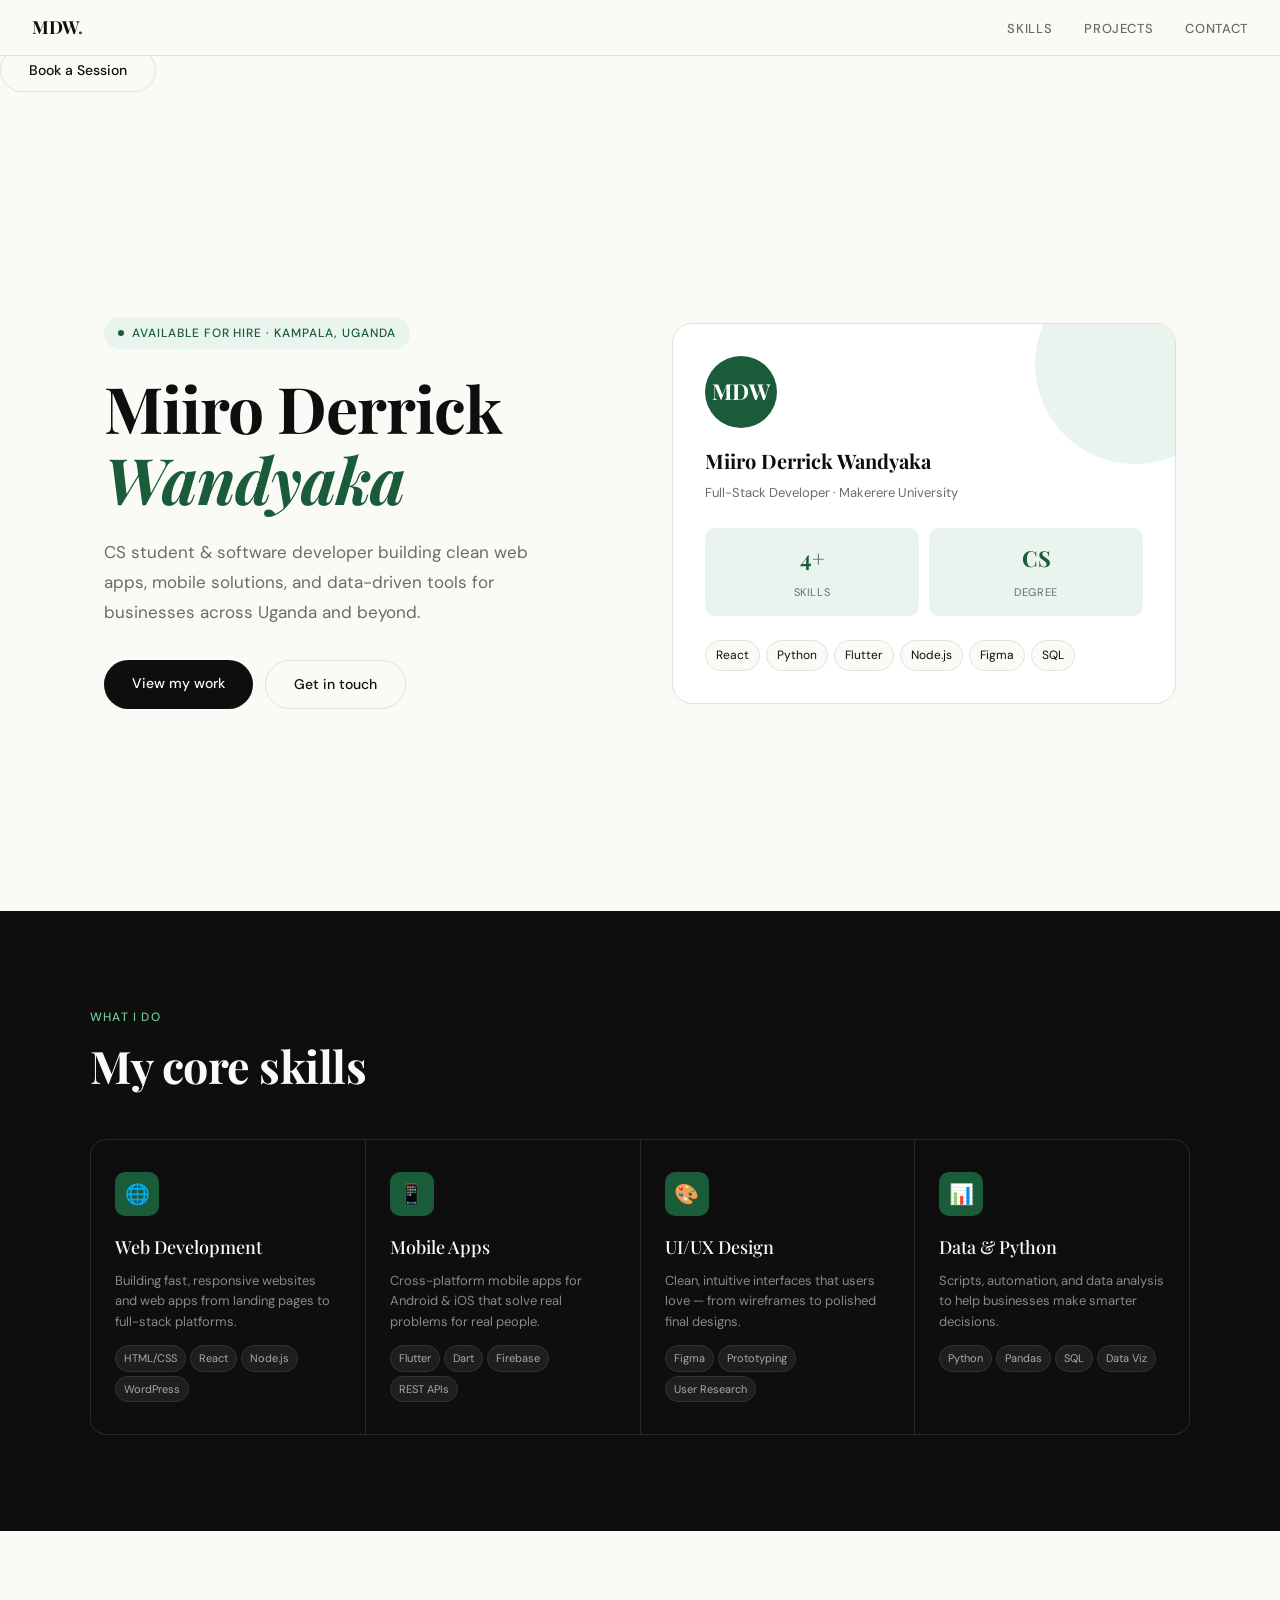
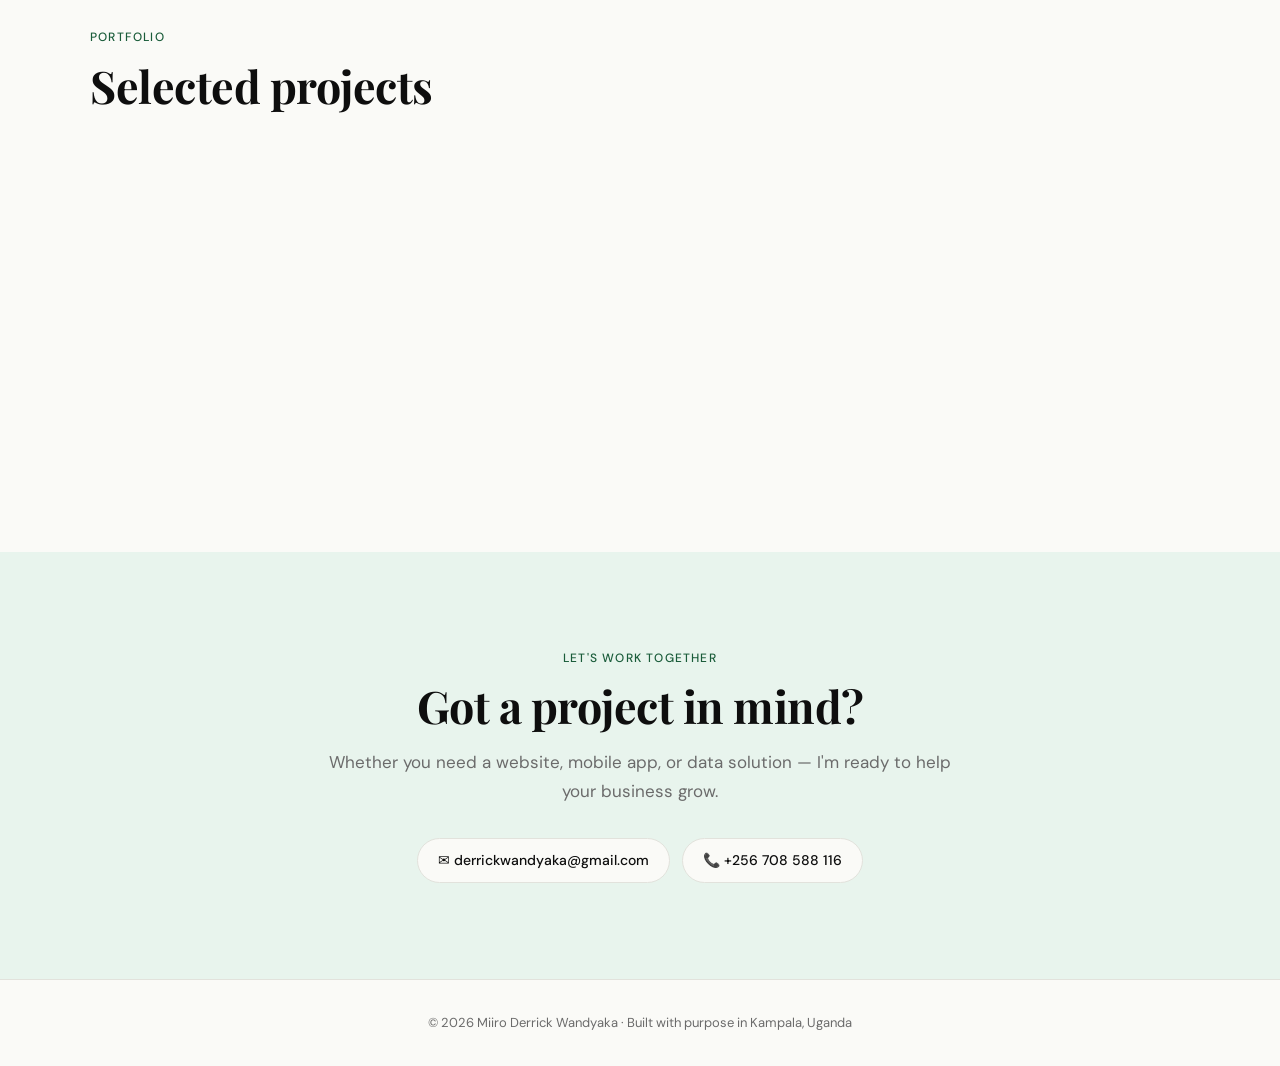
==== index.html @ de1a6058 "Add files via upload" ====
<!DOCTYPE html>
<html lang="en">
<head>
<meta charset="UTF-8">
<meta name="viewport" content="width=device-width, initial-scale=1.0">
<title>Miiro Derrick Wandyaka — Portfolio</title>
<link href="https://fonts.googleapis.com/css2?family=Playfair+Display:wght@400;500;700&family=DM+Sans:wght@300;400;500&display=swap" rel="stylesheet">
<link rel="stylesheet" href="style.css">
</head>
<body>

<nav>
  <div class="nav-logo">MDW<span>.</span></div>
  <ul class="nav-links">
    <li><a href="#skills">Skills</a></li>
    <li><a href="#projects">Projects</a></li>
    <li><a href="#contact">Contact</a></li>
  </ul>
</nav>

<!-- HERO -->
 <a href="booking.html" class="btn-outline">Book a Session</a>
<div class="hero">
  <div class="hero-text">
    <div class="hero-tag">Available for hire · Kampala, Uganda</div>
    <h1>Miiro Derrick<br><em>Wandyaka</em></h1>
    <p class="hero-desc">CS student & software developer building clean web apps, mobile solutions, and data-driven tools for businesses across Uganda and beyond.</p>
    <div class="hero-cta">
      <a href="#projects" class="btn-primary">View my work</a>
      <a href="#contact" class="btn-outline">Get in touch</a>
    </div>
  </div>
  <div class="hero-card fade-up">
    <div class="avatar">MDW</div>
    <div class="card-name">Miiro Derrick Wandyaka</div>
    <div class="card-role">Full-Stack Developer · Makerere University</div>
    <div class="card-stats">
      <div class="stat-box"><span class="num">4+</span><span class="lbl">Skills</span></div>
      <div class="stat-box"><span class="num">CS</span><span class="lbl">Degree</span></div>
    </div>
    <div class="tech-tags">
      <span class="tech-tag">React</span>
      <span class="tech-tag">Python</span>
      <span class="tech-tag">Flutter</span>
      <span class="tech-tag">Node.js</span>
      <span class="tech-tag">Figma</span>
      <span class="tech-tag">SQL</span>
    </div>
  </div>
</div>

<!-- SKILLS -->
<section class="skills-bg" id="skills">
  <div class="section-inner">
    <div class="section-label">What I do</div>
    <h2 class="section-title">My core skills</h2>
    <div class="skills-grid">
      <div class="skill-item fade-up">
        <div class="skill-icon">🌐</div>
        <h3>Web Development</h3>
        <p>Building fast, responsive websites and web apps from landing pages to full-stack platforms.</p>
        <div class="skill-techs">
          <span class="skill-tech">HTML/CSS</span>
          <span class="skill-tech">React</span>
          <span class="skill-tech">Node.js</span>
          <span class="skill-tech">WordPress</span>
        </div>
      </div>
      <div class="skill-item fade-up">
        <div class="skill-icon">📱</div>
        <h3>Mobile Apps</h3>
        <p>Cross-platform mobile apps for Android & iOS that solve real problems for real people.</p>
        <div class="skill-techs">
          <span class="skill-tech">Flutter</span>
          <span class="skill-tech">Dart</span>
          <span class="skill-tech">Firebase</span>
          <span class="skill-tech">REST APIs</span>
        </div>
      </div>
      <div class="skill-item fade-up">
        <div class="skill-icon">🎨</div>
        <h3>UI/UX Design</h3>
        <p>Clean, intuitive interfaces that users love — from wireframes to polished final designs.</p>
        <div class="skill-techs">
          <span class="skill-tech">Figma</span>
          <span class="skill-tech">Prototyping</span>
          <span class="skill-tech">User Research</span>
        </div>
      </div>
      <div class="skill-item fade-up">
        <div class="skill-icon">📊</div>
        <h3>Data & Python</h3>
        <p>Scripts, automation, and data analysis to help businesses make smarter decisions.</p>
        <div class="skill-techs">
          <span class="skill-tech">Python</span>
          <span class="skill-tech">Pandas</span>
          <span class="skill-tech">SQL</span>
          <span class="skill-tech">Data Viz</span>
        </div>
      </div>
    </div>
  </div>
</section>

<!-- PROJECTS -->
<section id="projects">
  <div class="section-inner">
    <div class="section-label">Portfolio</div>
    <h2 class="section-title">Selected projects</h2>
    <div class="projects-grid">
      <div class="project-card fade-up">
        <span class="project-tag">Web App</span>
        <h3>Business Website Template</h3>
        <p>A fast, mobile-first website built for a local Kampala business — complete with booking form and Google Maps integration.</p>
        <div class="project-stack">
          <span class="stack-pill">HTML/CSS</span>
          <span class="stack-pill">JavaScript</span>
          <span class="stack-pill">Responsive</span>
        </div>
      </div>
      <div class="project-card fade-up">
        <span class="project-tag">Mobile App</span>
        <h3>Market Price Tracker</h3>
        <p>An Android app that tracks daily commodity prices at Kampala's main markets, helping traders make informed decisions.</p>
        <div class="project-stack">
          <span class="stack-pill">Flutter</span>
          <span class="stack-pill">Firebase</span>
          <span class="stack-pill">Android</span>
        </div>
      </div>
      <div class="project-card fade-up">
        <span class="project-tag">Data & Python</span>
        <h3>Student Performance Dashboard</h3>
        <p>A Python dashboard that visualises academic performance data to help lecturers identify at-risk students early.</p>
        <div class="project-stack">
          <span class="stack-pill">Python</span>
          <span class="stack-pill">Pandas</span>
          <span class="stack-pill">Matplotlib</span>
        </div>
      </div>
    </div>
  </div>
</section>

<!-- CONTACT -->
<section class="contact-bg" id="contact">
  <div class="contact-inner">
    <div class="section-label">Let's work together</div>
    <h2 class="section-title">Got a project in mind?</h2>
    <p>Whether you need a website, mobile app, or data solution — I'm ready to help your business grow.</p>
    <div class="contact-links">
      <a href="mailto:derrickwandyaka@gmail.com" class="contact-link">✉ derrickwandyaka@gmail.com</a>
      <a href="tel:+256708588116" class="contact-link">📞 +256 708 588 116</a>
      <!-- <a href="https://github.com" class="contact-link">GitHub</a> -->
    </div>
  </div>
</section>

<footer>
  <p>© 2026 Miiro Derrick Wandyaka · Built with purpose in Kampala, Uganda</p>
</footer>

<script>
const observer = new IntersectionObserver((entries) => {
  entries.forEach((e, i) => {
    if (e.isIntersecting) {
      setTimeout(() => e.target.classList.add('visible'), i * 100);
    }
  });
}, { threshold: 0.1 });
document.querySelectorAll('.fade-up').forEach(el => observer.observe(el));
</script>

</body>
</html>
---- style.css ----
*, *::before, *::after { box-sizing: border-box; margin: 0; padding: 0; }

:root {
  --black: #0e0e0e;
  --white: #fafaf7;
  --accent: #1a5c3a;
  --accent-light: #e8f4ed;
  --muted: #6b6b6b;
  --border: #e2e2dc;
  --card-bg: #ffffff;
  --serif: 'Playfair Display', Georgia, serif;
  --sans: 'DM Sans', sans-serif;
}

html { scroll-behavior: smooth; }

body {
  font-family: var(--sans);
  background: var(--white);
  color: var(--black);
  font-size: 16px;
  line-height: 1.7;
}

/* NAV */
nav {
  position: sticky;
  top: 0;
  z-index: 100;
  background: rgba(250,250,247,0.92);
  backdrop-filter: blur(12px);
  border-bottom: 0.5px solid var(--border);
  padding: 0 2rem;
  display: flex;
  align-items: center;
  justify-content: space-between;
  height: 56px;
}
.nav-logo {
  font-family: var(--serif);
  font-size: 18px;
  font-weight: 700;
  letter-spacing: -0.3px;
}
.nav-logo span { color: var(--accent); }
.nav-links { display: flex; gap: 2rem; list-style: none; }
.nav-links a {
  font-size: 13px;
  font-weight: 500;
  letter-spacing: 0.05em;
  text-transform: uppercase;
  color: var(--muted);
  text-decoration: none;
  transition: color 0.2s;
}
.nav-links a:hover { color: var(--black); }

/* HERO */
.hero {
  min-height: 92vh;
  display: grid;
  grid-template-columns: 1fr 1fr;
  align-items: center;
  gap: 4rem;
  padding: 6rem 4rem 4rem;
  max-width: 1200px;
  margin: 0 auto;
}
.hero-tag {
  display: inline-flex;
  align-items: center;
  gap: 8px;
  background: var(--accent-light);
  color: var(--accent);
  font-size: 12px;
  font-weight: 500;
  letter-spacing: 0.08em;
  text-transform: uppercase;
  padding: 6px 14px;
  border-radius: 100px;
  margin-bottom: 1.5rem;
}
.hero-tag::before {
  content: '';
  width: 6px; height: 6px;
  background: var(--accent);
  border-radius: 50%;
  animation: pulse 2s ease-in-out infinite;
}
@keyframes pulse {
  0%, 100% { opacity: 1; transform: scale(1); }
  50% { opacity: 0.5; transform: scale(0.8); }
}
.hero h1 {
  font-family: var(--serif);
  font-size: clamp(2.8rem, 5vw, 4.2rem);
  font-weight: 700;
  line-height: 1.1;
  letter-spacing: -1px;
  margin-bottom: 1.5rem;
}
.hero h1 em {
  font-style: italic;
  color: var(--accent);
}
.hero-desc {
  font-size: 17px;
  color: var(--muted);
  line-height: 1.75;
  max-width: 440px;
  margin-bottom: 2rem;
}
.hero-cta {
  display: flex;
  gap: 12px;
  flex-wrap: wrap;
}
.btn-primary {
  background: var(--black);
  color: var(--white);
  padding: 12px 28px;
  border-radius: 100px;
  font-size: 14px;
  font-weight: 500;
  text-decoration: none;
  transition: background 0.2s, transform 0.15s;
}
.btn-primary:hover { background: var(--accent); transform: translateY(-1px); }
.btn-outline {
  background: transparent;
  color: var(--black);
  padding: 12px 28px;
  border-radius: 100px;
  border: 1px solid var(--border);
  font-size: 14px;
  font-weight: 500;
  text-decoration: none;
  transition: border-color 0.2s, transform 0.15s;
}
.btn-outline:hover { border-color: var(--black); transform: translateY(-1px); }

/* HERO VISUAL CARD */
.hero-card {
  background: var(--card-bg);
  border: 0.5px solid var(--border);
  border-radius: 20px;
  padding: 2rem;
  position: relative;
  overflow: hidden;
}
.hero-card::before {
  content: '';
  position: absolute;
  top: -60px; right: -60px;
  width: 200px; height: 200px;
  background: var(--accent-light);
  border-radius: 50%;
  z-index: 0;
}
.avatar {
  width: 72px; height: 72px;
  background: var(--accent);
  border-radius: 50%;
  display: flex;
  align-items: center;
  justify-content: center;
  font-family: var(--serif);
  font-size: 22px;
  font-weight: 700;
  color: white;
  margin-bottom: 1rem;
  position: relative;
  z-index: 1;
}
.card-name {
  font-family: var(--serif);
  font-size: 20px;
  font-weight: 700;
  margin-bottom: 4px;
  position: relative; z-index: 1;
}
.card-role {
  font-size: 13px;
  color: var(--muted);
  margin-bottom: 1.5rem;
  position: relative; z-index: 1;
}
.card-stats {
  display: grid;
  grid-template-columns: 1fr 1fr;
  gap: 10px;
  margin-bottom: 1.5rem;
  position: relative; z-index: 1;
}
.stat-box {
  background: var(--accent-light);
  border-radius: 10px;
  padding: 12px;
  text-align: center;
}
.stat-box .num {
  font-family: var(--serif);
  font-size: 22px;
  font-weight: 700;
  color: var(--accent);
  display: block;
}
.stat-box .lbl {
  font-size: 11px;
  color: var(--muted);
  text-transform: uppercase;
  letter-spacing: 0.06em;
}
.tech-tags {
  display: flex;
  flex-wrap: wrap;
  gap: 6px;
  position: relative; z-index: 1;
}
.tech-tag {
  background: var(--white);
  border: 0.5px solid var(--border);
  color: var(--black);
  font-size: 12px;
  padding: 4px 10px;
  border-radius: 100px;
}

/* SECTION COMMON */
section { padding: 6rem 2rem; }
.section-inner { max-width: 1100px; margin: 0 auto; }
.section-label {
  font-size: 12px;
  font-weight: 500;
  text-transform: uppercase;
  letter-spacing: 0.1em;
  color: var(--accent);
  margin-bottom: 0.75rem;
}
.section-title {
  font-family: var(--serif);
  font-size: clamp(2rem, 3.5vw, 2.8rem);
  font-weight: 700;
  line-height: 1.15;
  letter-spacing: -0.5px;
  margin-bottom: 3rem;
}

/* SKILLS */
.skills-bg { background: var(--black); color: var(--white); }
.skills-bg .section-label { color: #6bcf97; }
.skills-bg .section-title { color: var(--white); }
.skills-grid {
  display: grid;
  grid-template-columns: repeat(auto-fit, minmax(220px, 1fr));
  gap: 1px;
  background: #2a2a2a;
  border: 1px solid #2a2a2a;
  border-radius: 16px;
  overflow: hidden;
}
.skill-item {
  background: var(--black);
  padding: 2rem 1.5rem;
  transition: background 0.2s;
}
.skill-item:hover { background: #161616; }
.skill-icon {
  width: 44px; height: 44px;
  background: var(--accent);
  border-radius: 10px;
  display: flex;
  align-items: center;
  justify-content: center;
  margin-bottom: 1rem;
  font-size: 20px;
}
.skill-item h3 {
  font-family: var(--serif);
  font-size: 18px;
  font-weight: 500;
  margin-bottom: 0.5rem;
  color: var(--white);
}
.skill-item p { font-size: 13px; color: #888; line-height: 1.6; }
.skill-techs { margin-top: 0.75rem; display: flex; flex-wrap: wrap; gap: 4px; }
.skill-tech {
  font-size: 11px;
  background: #1e1e1e;
  color: #aaa;
  border: 0.5px solid #333;
  padding: 3px 8px;
  border-radius: 100px;
}

/* PROJECTS */
.projects-grid {
  display: grid;
  grid-template-columns: repeat(auto-fit, minmax(300px, 1fr));
  gap: 1.5rem;
}
.project-card {
  background: var(--card-bg);
  border: 0.5px solid var(--border);
  border-radius: 16px;
  padding: 1.75rem;
  transition: transform 0.2s, border-color 0.2s;
  cursor: pointer;
}
.project-card:hover { transform: translateY(-4px); border-color: var(--accent); }
.project-tag {
  font-size: 11px;
  font-weight: 500;
  text-transform: uppercase;
  letter-spacing: 0.08em;
  color: var(--accent);
  background: var(--accent-light);
  padding: 4px 10px;
  border-radius: 100px;
  display: inline-block;
  margin-bottom: 1rem;
}
.project-card h3 {
  font-family: var(--serif);
  font-size: 20px;
  font-weight: 700;
  margin-bottom: 0.5rem;
}
.project-card p { font-size: 14px; color: var(--muted); margin-bottom: 1rem; }
.project-stack { display: flex; flex-wrap: wrap; gap: 6px; }
.stack-pill {
  font-size: 12px;
  background: var(--white);
  border: 0.5px solid var(--border);
  color: var(--black);
  padding: 4px 10px;
  border-radius: 100px;
}

/* CONTACT */
.contact-bg { background: var(--accent-light); }
.contact-inner {
  max-width: 640px;
  margin: 0 auto;
  text-align: center;
}
.contact-inner .section-title { margin-bottom: 1rem; }
.contact-inner p { color: var(--muted); margin-bottom: 2rem; font-size: 17px; }
.contact-links {
  display: flex;
  gap: 12px;
  justify-content: center;
  flex-wrap: wrap;
}
.contact-link {
  display: flex;
  align-items: center;
  gap: 8px;
  background: var(--white);
  border: 0.5px solid var(--border);
  color: var(--black);
  padding: 10px 20px;
  border-radius: 100px;
  font-size: 14px;
  font-weight: 500;
  text-decoration: none;
  transition: border-color 0.2s, transform 0.15s;
}
.contact-link:hover { border-color: var(--accent); transform: translateY(-2px); }

/* FOOTER */
footer {
  text-align: center;
  padding: 2rem;
  font-size: 13px;
  color: var(--muted);
  border-top: 0.5px solid var(--border);
}

/* ANIMATIONS */
.fade-up {
  opacity: 0;
  transform: translateY(24px);
  transition: opacity 0.6s ease, transform 0.6s ease;
}
.fade-up.visible { opacity: 1; transform: translateY(0); }

@media (max-width: 768px) {
  .hero { grid-template-columns: 1fr; padding: 4rem 1.5rem 3rem; gap: 2rem; min-height: auto; }
  .hero-card { display: none; }
  nav { padding: 0 1rem; }
  .nav-links { gap: 1rem; }
  section { padding: 4rem 1.5rem; }
}
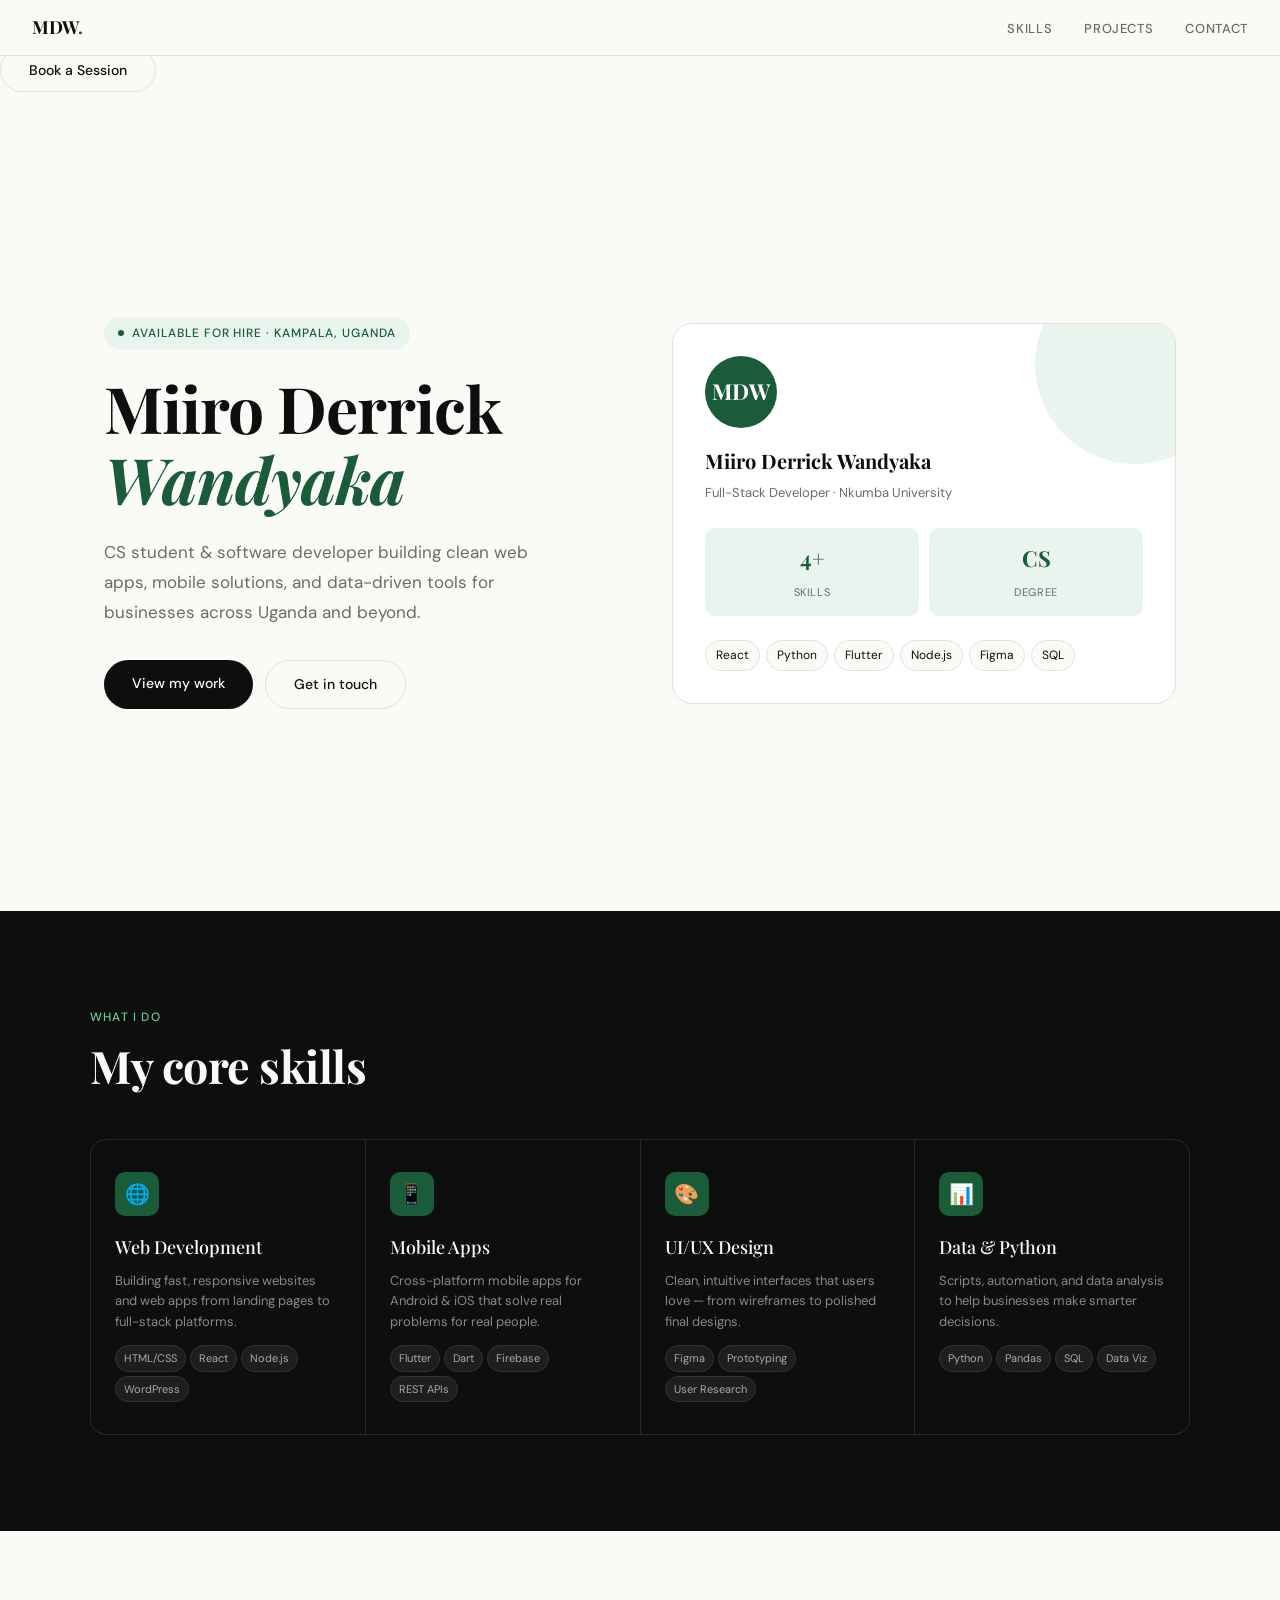
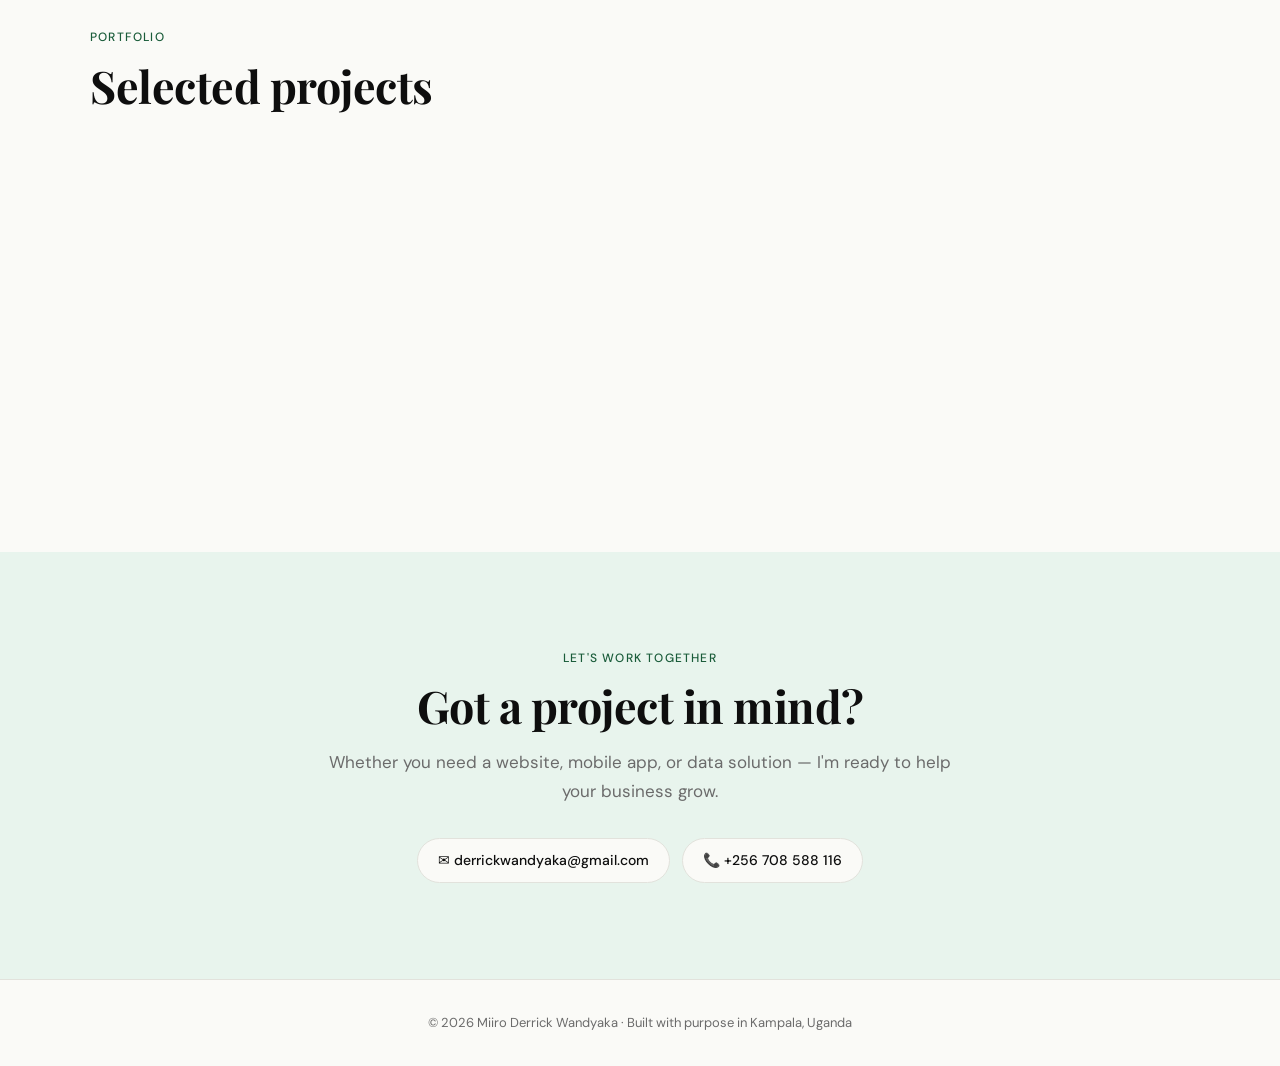
==== commit ebe2fa9b: "Update index.html" ====
--- a/index.html
+++ b/index.html
@@ -33,7 +33,7 @@
   <div class="hero-card fade-up">
     <div class="avatar">MDW</div>
     <div class="card-name">Miiro Derrick Wandyaka</div>
-    <div class="card-role">Full-Stack Developer · Makerere University</div>
+    <div class="card-role">Full-Stack Developer · Nkumba University</div>
     <div class="card-stats">
       <div class="stat-box"><span class="num">4+</span><span class="lbl">Skills</span></div>
       <div class="stat-box"><span class="num">CS</span><span class="lbl">Degree</span></div>
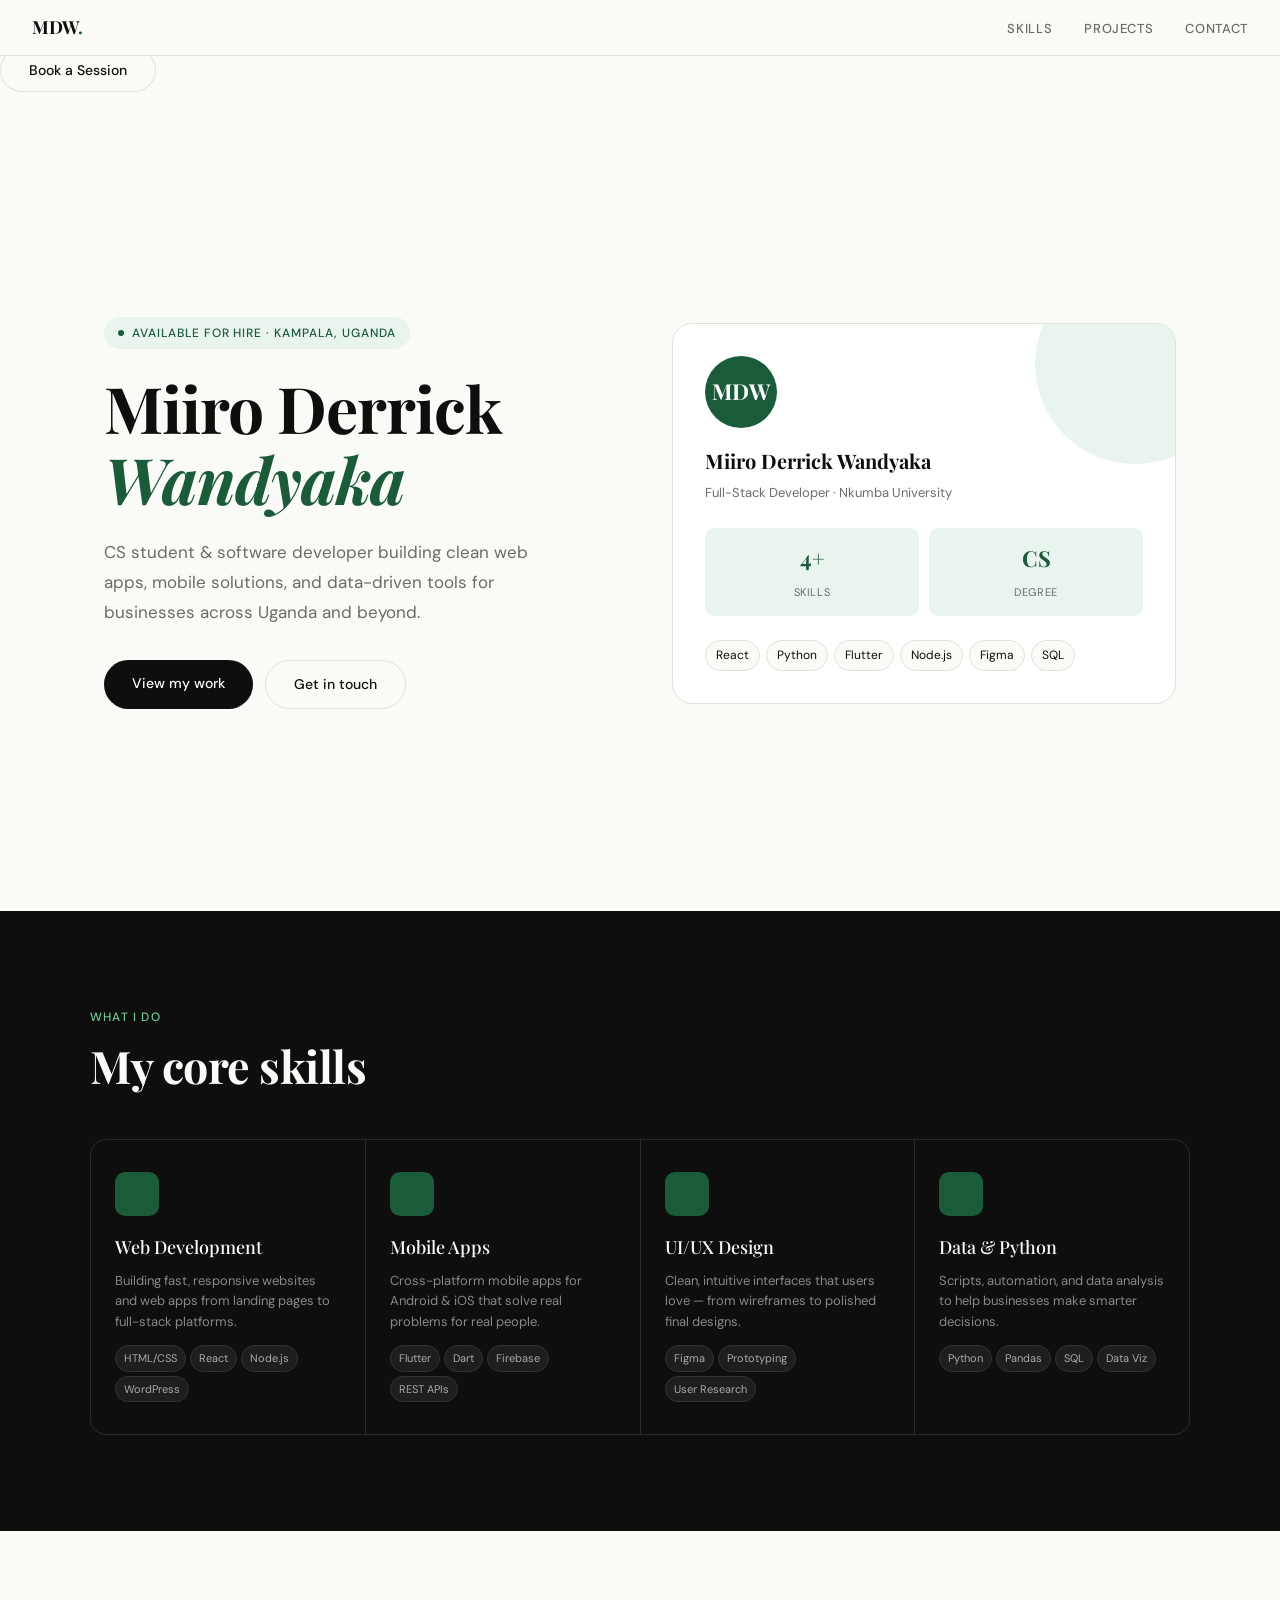
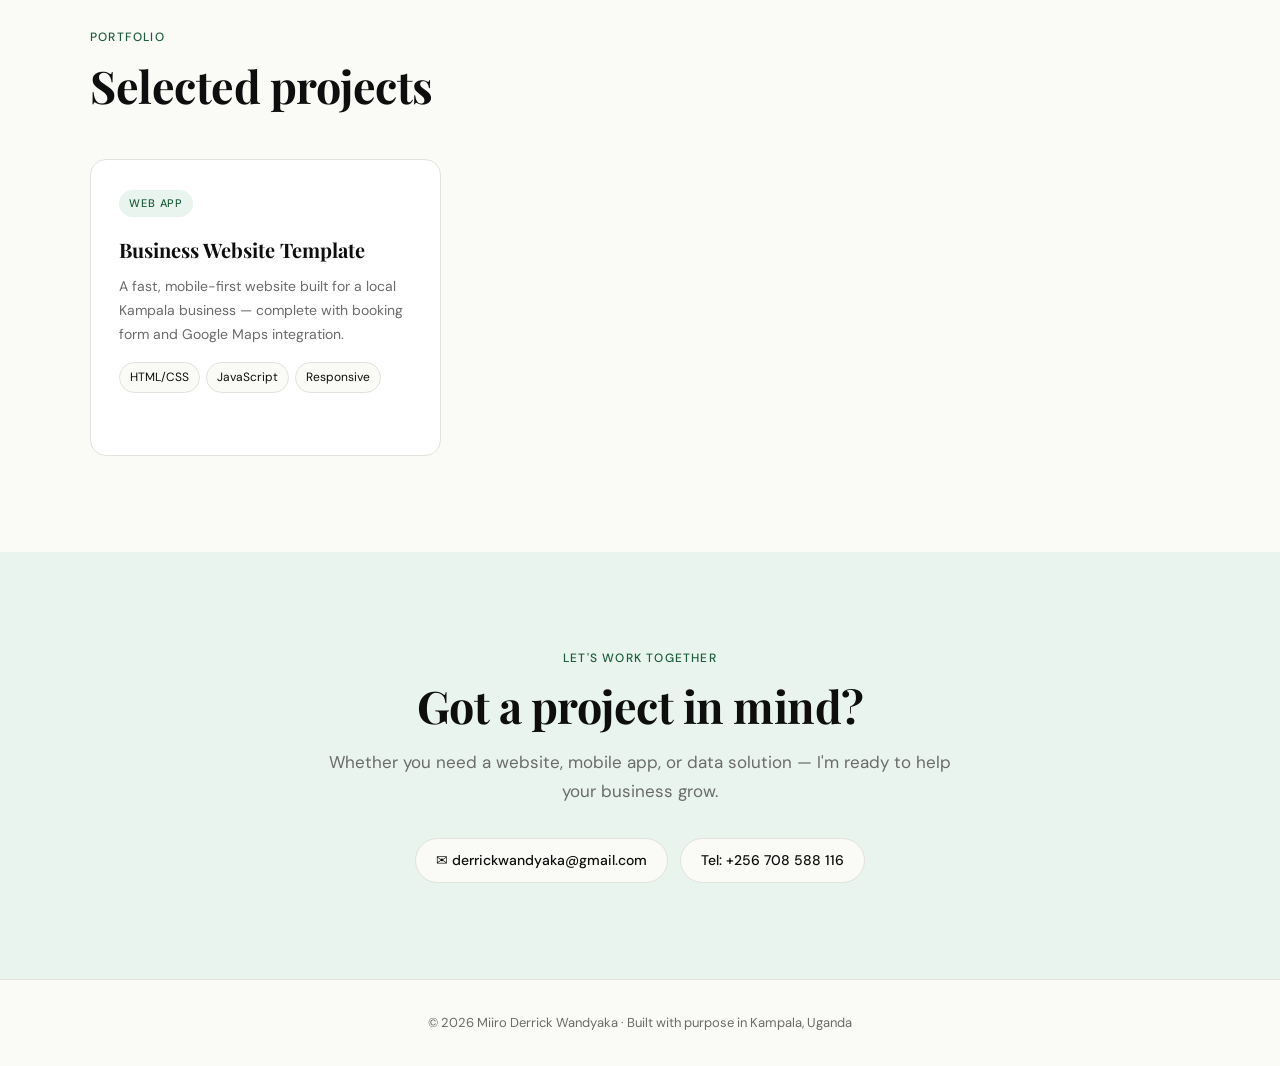
==== commit 1aa1cf67: "Update index.html" ====
--- a/index.html
+++ b/index.html
@@ -56,7 +56,7 @@
     <h2 class="section-title">My core skills</h2>
     <div class="skills-grid">
       <div class="skill-item fade-up">
-        <div class="skill-icon">🌐</div>
+        <div class="skill-icon"></div><! icon removed>
         <h3>Web Development</h3>
         <p>Building fast, responsive websites and web apps from landing pages to full-stack platforms.</p>
         <div class="skill-techs">
@@ -67,7 +67,7 @@
         </div>
       </div>
       <div class="skill-item fade-up">
-        <div class="skill-icon">📱</div>
+        <div class="skill-icon"></div><! icon removed>
         <h3>Mobile Apps</h3>
         <p>Cross-platform mobile apps for Android & iOS that solve real problems for real people.</p>
         <div class="skill-techs">
@@ -78,7 +78,7 @@
         </div>
       </div>
       <div class="skill-item fade-up">
-        <div class="skill-icon">🎨</div>
+        <div class="skill-icon"></div><! icon removed>
         <h3>UI/UX Design</h3>
         <p>Clean, intuitive interfaces that users love — from wireframes to polished final designs.</p>
         <div class="skill-techs">
@@ -88,7 +88,7 @@
         </div>
       </div>
       <div class="skill-item fade-up">
-        <div class="skill-icon">📊</div>
+        <div class="skill-icon"></div><! icon removed>
         <h3>Data & Python</h3>
         <p>Scripts, automation, and data analysis to help businesses make smarter decisions.</p>
         <div class="skill-techs">
@@ -150,7 +150,7 @@
     <p>Whether you need a website, mobile app, or data solution — I'm ready to help your business grow.</p>
     <div class="contact-links">
       <a href="mailto:derrickwandyaka@gmail.com" class="contact-link">✉ derrickwandyaka@gmail.com</a>
-      <a href="tel:+256708588116" class="contact-link">📞 +256 708 588 116</a>
+      <a href="tel:+256708588116" class="contact-link"> Tel: +256 708 588 116</a>
       <!-- <a href="https://github.com" class="contact-link">GitHub</a> -->
     </div>
   </div>
--- a/style.css
+++ b/style.css
@@ -137,7 +137,7 @@
   text-decoration: none;
   transition: border-color 0.2s, transform 0.15s;
 }
-.btn-outline:hover { border-color: var(--black); transform: translateY(-1px); }
+.btn-outline:hover { border-color: var(--black); transform: translateY(-1px); background-color:green;}
 
 /* HERO VISUAL CARD */
 .hero-card {
